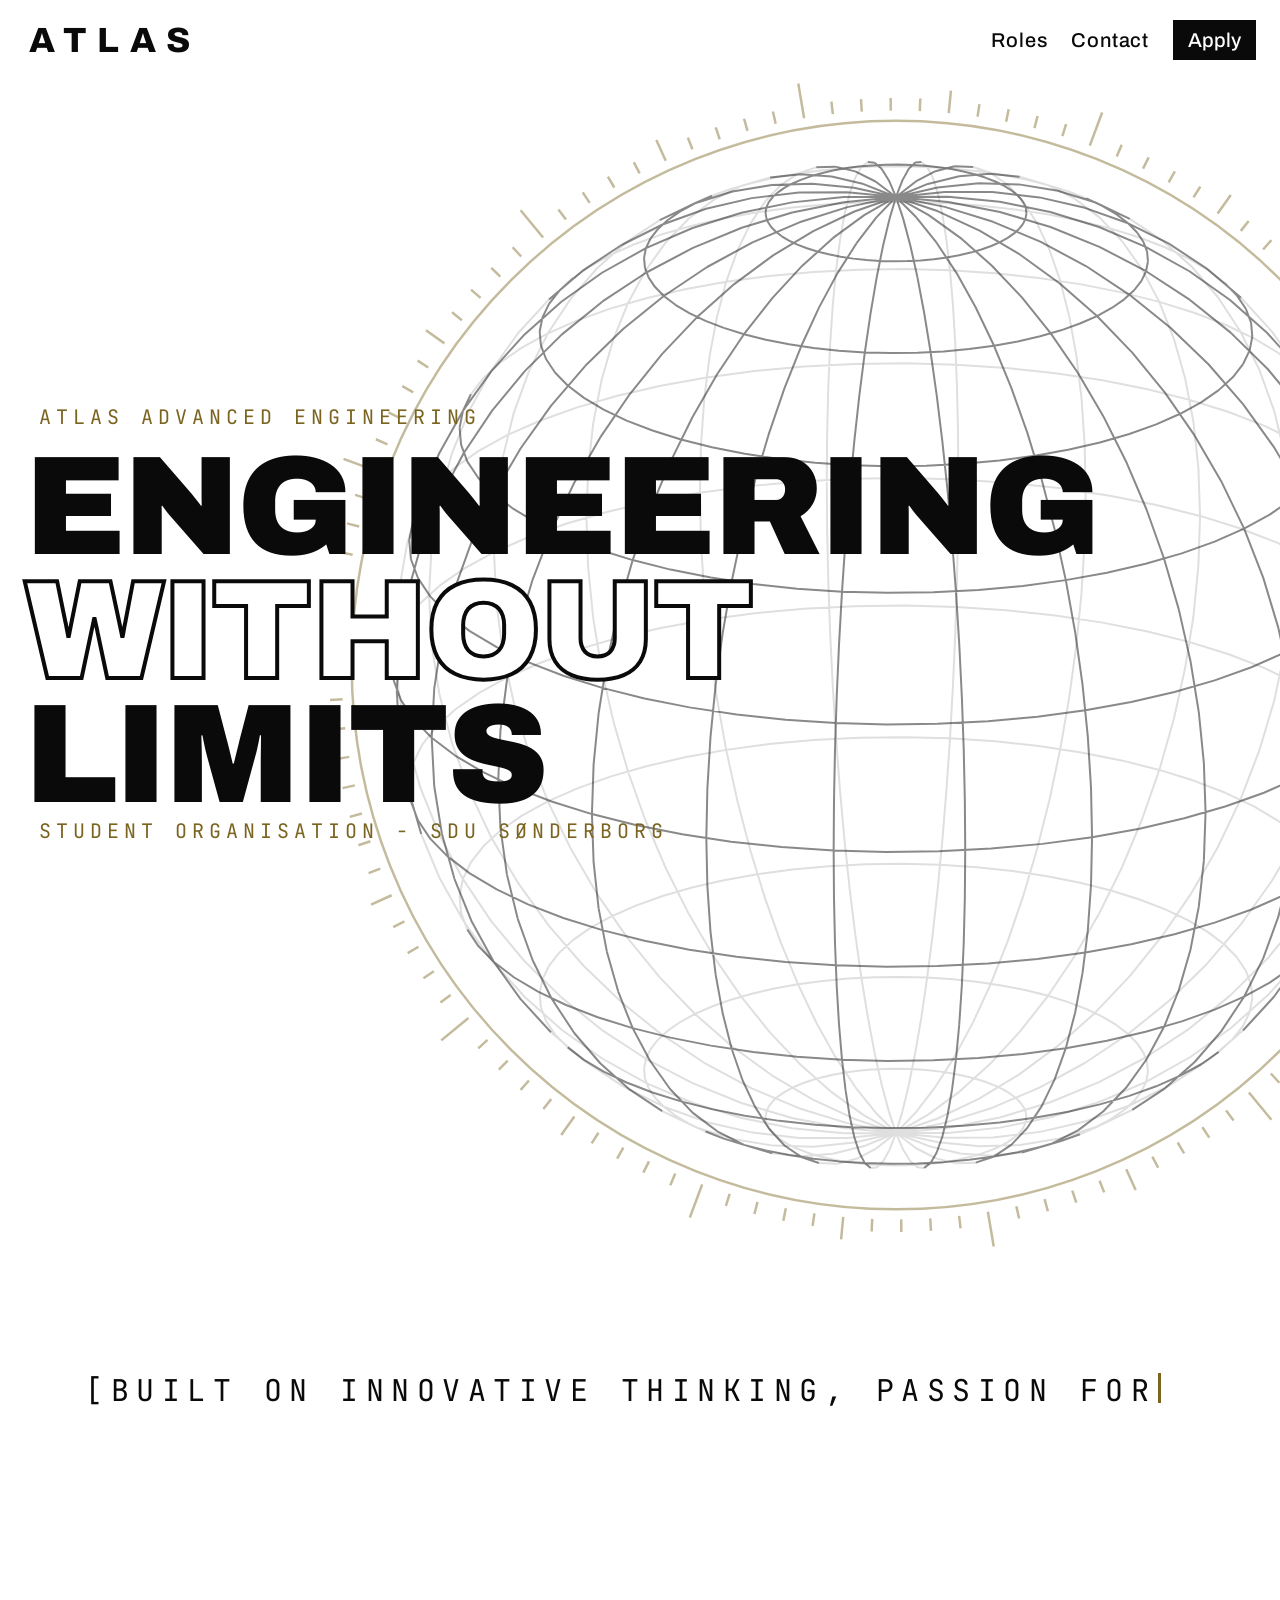
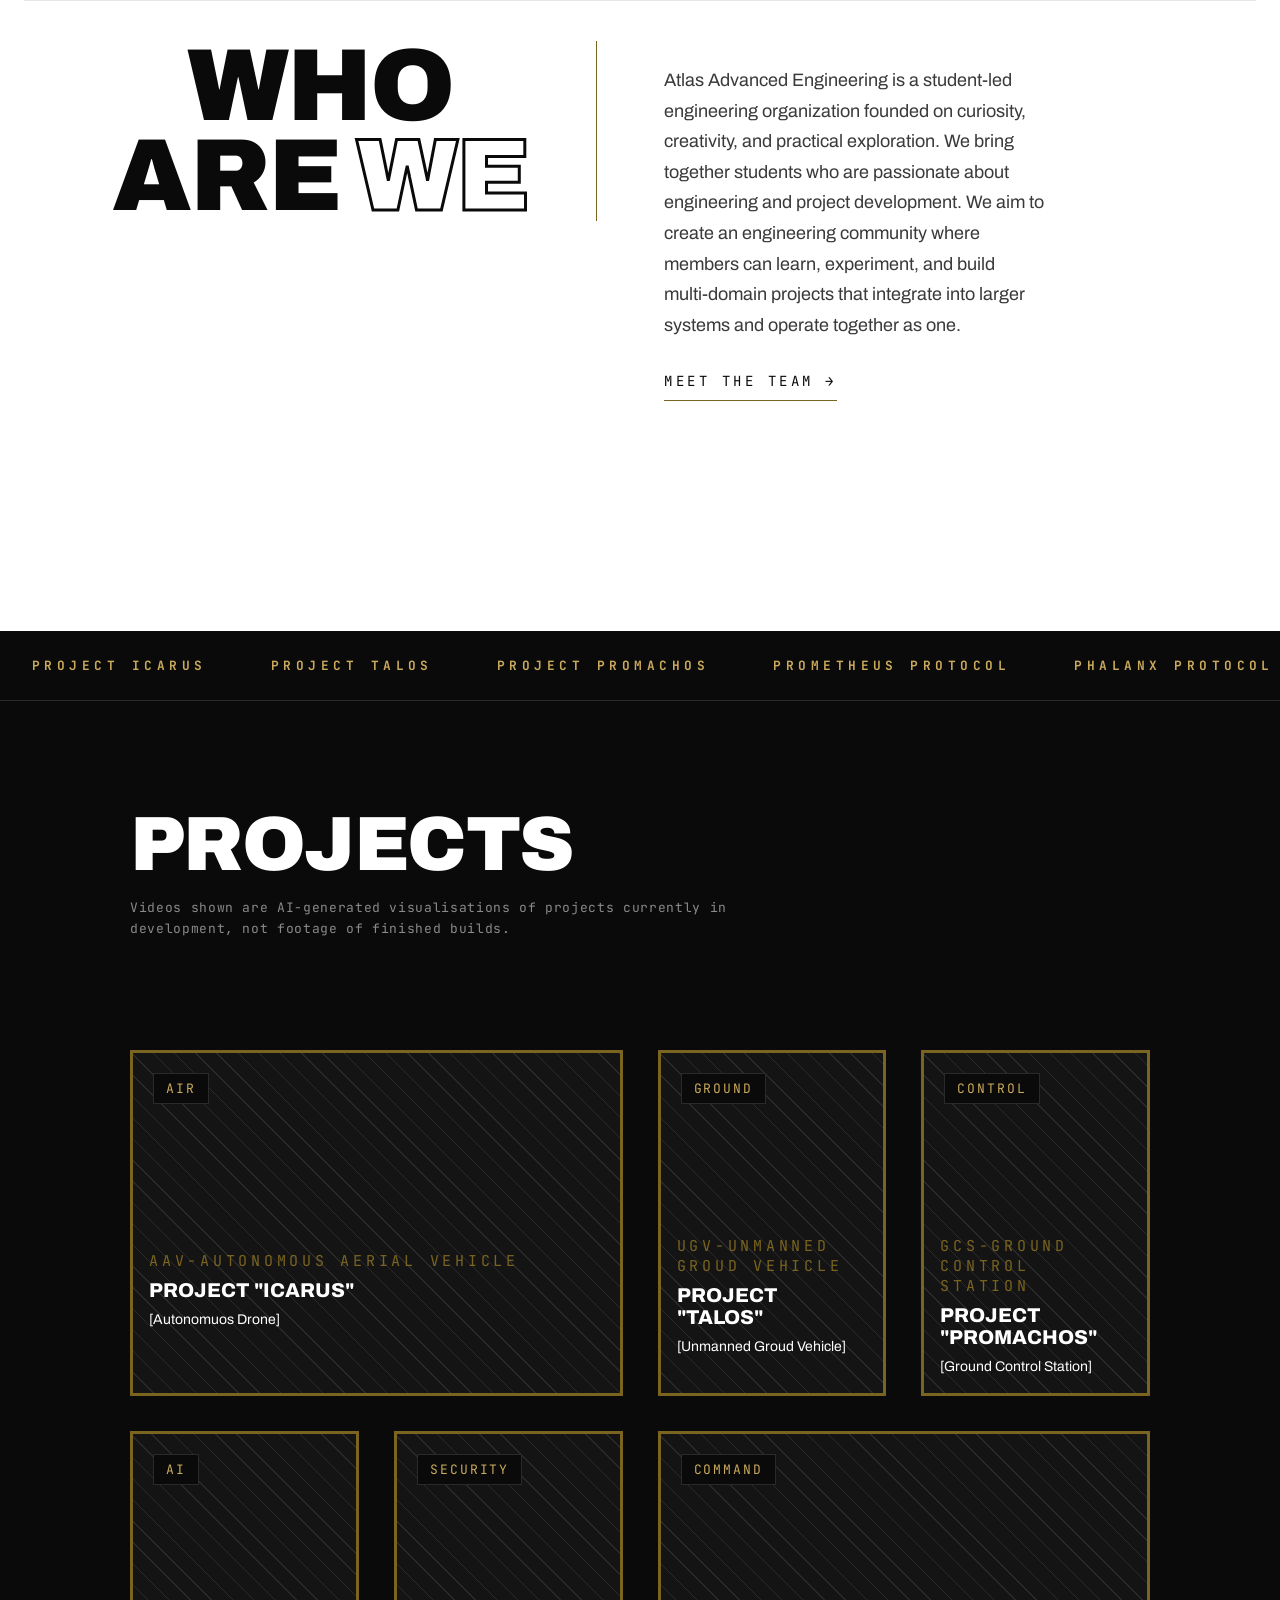
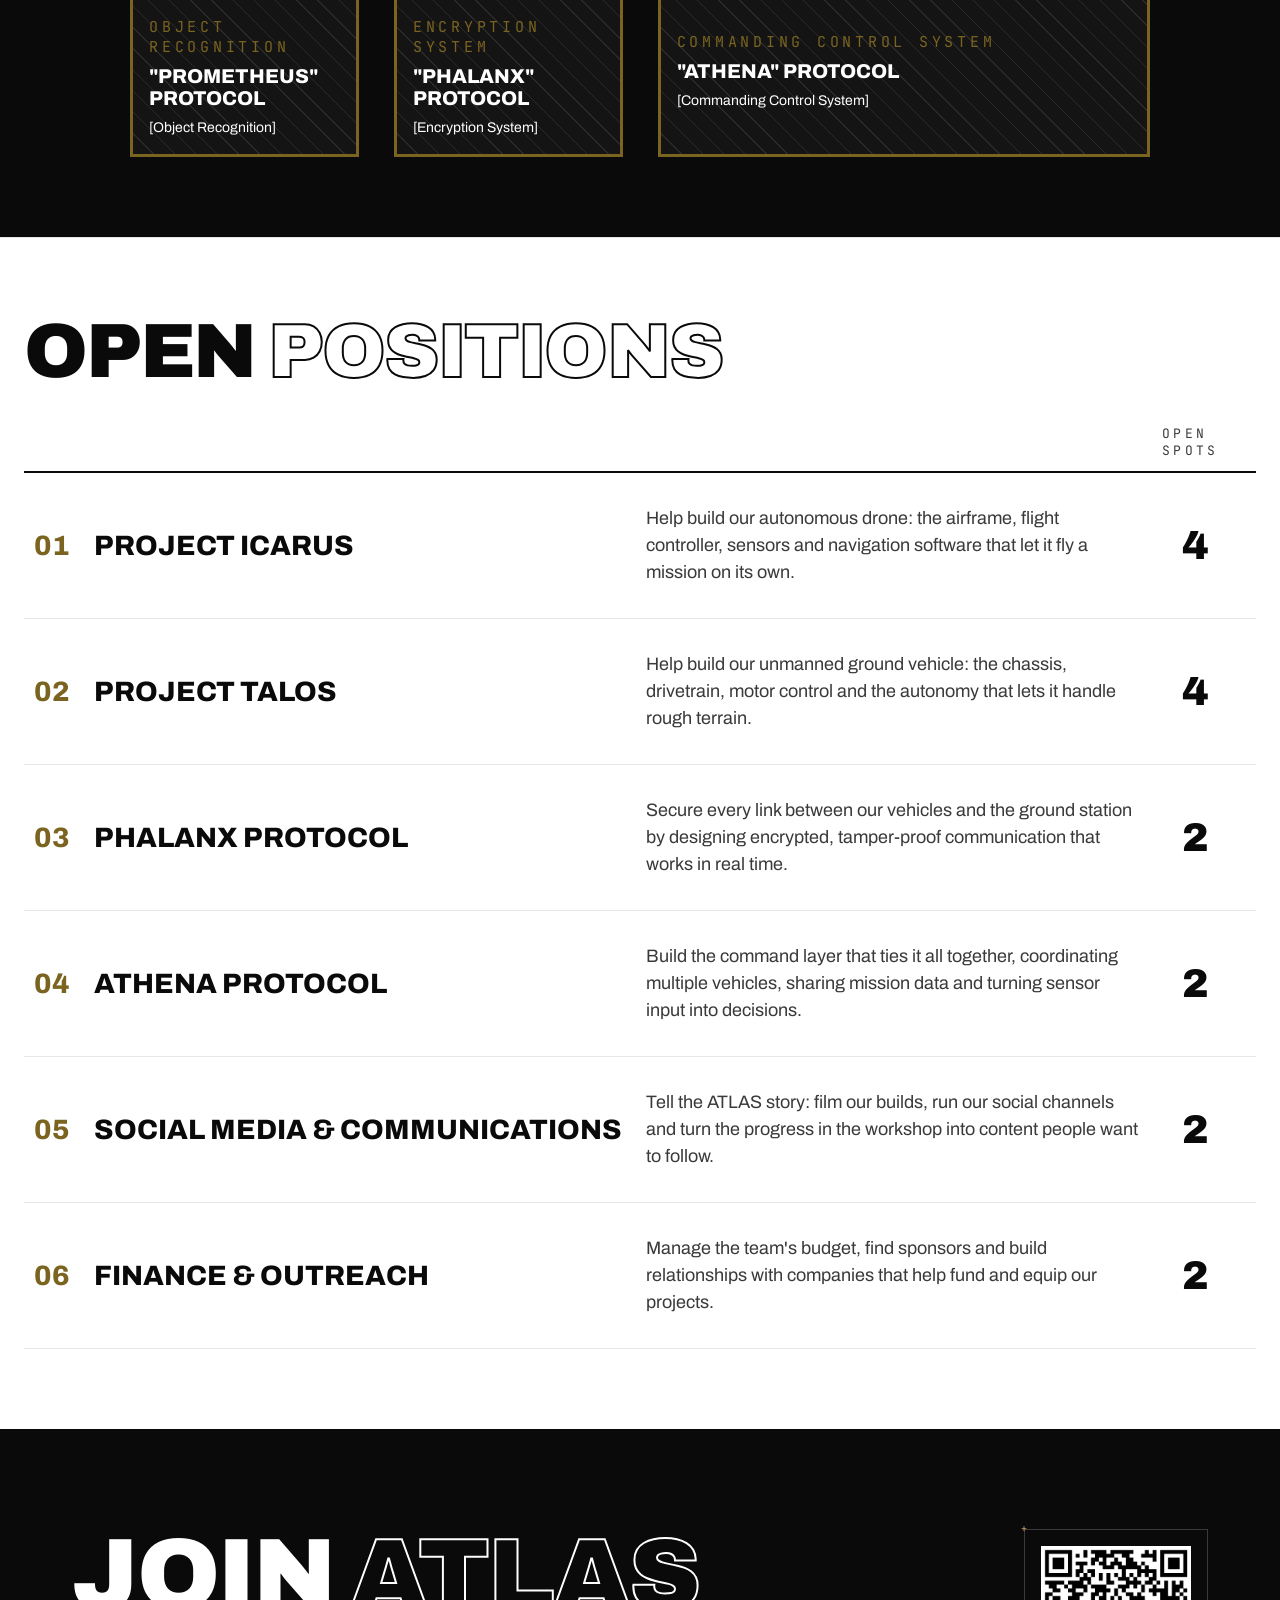
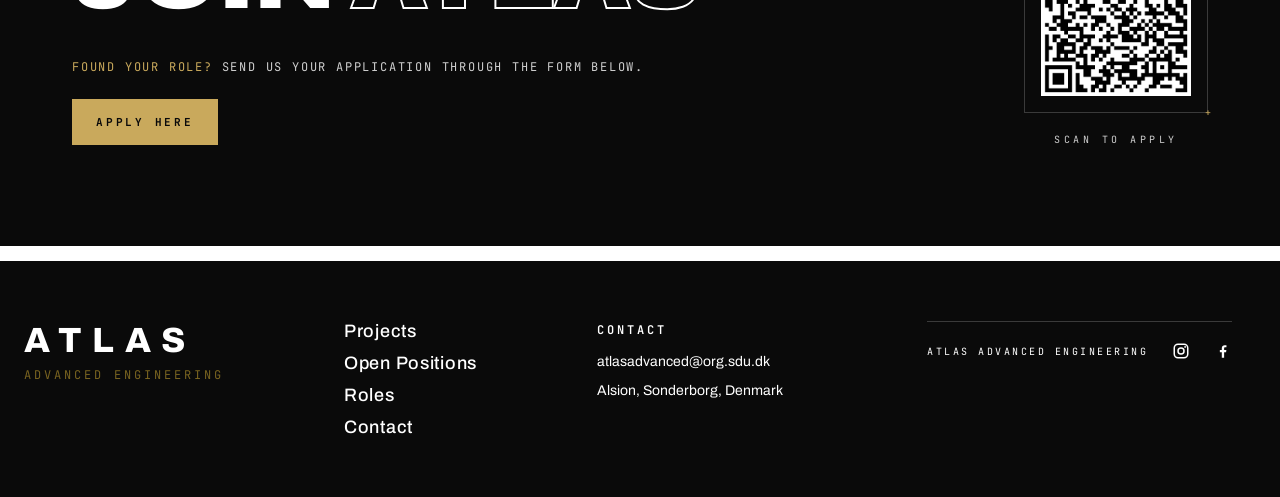
==== index.html @ 459263b5 "index fix" ====
<!doctype html>
<html lang="en">
    <head>
        <meta charset="utf-8">
        <meta name="viewport" content="width=device-width, initial-scale=1">
        <title>Atlas</title>
        <meta name="description" content="ATLAS is a student-run engineering organisation at SDU Sønderborg">
        <link rel="icon" href="db/assets/atlas-seal-100px.png">
        <link rel="preconnect" href="https://fonts.googleapis.com">
        <link rel="preconnect" href="https://fonts.gstatic.com" crossorigin>
        <link rel="stylesheet" href="https://fonts.googleapis.com/css2?family=Archivo:wght@400;500;600;800;900&family=JetBrains+Mono:wght@400&display=swap">
        <link rel="stylesheet" href="style/header.css">
        <link rel="stylesheet" href="style/index.css">
        <link rel="stylesheet" href="style/footer.css">
    </head>
    <body>

        <div id="header_div"></div>
        <section class="hero">
            <canvas id="globe" aria-hidden="true"></canvas>
            <div class="hero-content">
                <div class="hero-title">
                    <p class="hero-eyebrow">Atlas Advanced Engineering</p>
                    <h1>Engineering<br><span class="hero-outline">without</span><br>limits</h1>
                    <p class="hero-eyebrow">Student organisation - SDU Sønderborg</p>
                </div>
                
            </div>
        </section>
        <section class="mission">
            <p class="mission_text">[Built on innovative thinking, passion for learning and hands‑on engineering.]</p>
        </section>

        <section class="who_are_we" id="about">
            <div class="who-heading">
                <h2 class="who_text">Who<br>are <span class="who-outline">we</span></h2>
            </div>
            <div class="who-body">
                <p class="who-lede">Atlas Advanced Engineering is a student‑led engineering organization founded on curiosity, creativity, and practical exploration. We bring together students who are passionate about engineering and project development. We aim to create an engineering community where members can learn, experiment, and build multi‑domain projects that integrate into larger systems and operate together as one.</p>
                <a class="who-link" href="roles.html">Meet the team →</a>
            </div>
        </section>
        <!-- <section class="photo-section">

            <figure class="photo-frame">
                <div class="photo-placeholder">[Team or workshop photo]</div>
            </figure>
        </section> -->

        <div class="ticker" aria-label="Our projects">
            <div class="ticker-track"></div>
        </div>
        <section class="project" id="projects">
            <h2 class="project_text">projects</h2>
            <p class="project-disclaimer">Videos shown are AI-generated visualisations of projects currently in development, not footage of finished builds.</p>
            <div class="our_projects"></div>
        </section>

        

        <section class="roles" id="positions">
            <h2 class="roles_text">Open <span class="roles-outline">Positions</span></h2>
            <div class="roles-table-wrap">
                <table class="roles-table">
                    <thead>
                        <tr>
                            <th></th>
                            <th></th>
                            <th></th>
                            <th>Open spots</th>
                        </tr>
                    </thead>
                    <tbody id="roles_list"></tbody>
                </table>
            </div>
        </section>

        <section class="join">
            <div class="join-content">
                <h2 class="join_text">Join <span class="join-outline">Atlas</span></h2>

                <p class="join-fee"><strong>Found your role?</strong> Send us your application through the form below.</p>
                <a class="join-button" href="https://forms.cloud.microsoft/pages/responsepage.aspx?id=fcKXmj64lEazU1S9vxirW7NsDSIFB0tLjY_CXKJRdo1UMEs1MFVYTVBXTllMRTc4UFY4OUNVMVFKMC4u&origin=lprLink&route=shorturl" target="_blank" rel="noopener noreferrer">Apply here </a>
            </div>
            <figure class="join-qr-wrap">
                <div class="join-qr-frame">
                    <img class="join-qr" src="db/assets/qr.jpeg" alt="QR code for the Atlas application form">
                </div>
                <figcaption class="join-qr-caption">Scan to apply</figcaption>
            </figure>
        </section>
        <div id="footer_div"></div>
        <script src="js/main.js"></script>
        <script src="js/globe.js"></script>
    </body>
</html>
---- style/header.css ----
#header_div {
    position: sticky;
    top: 0;
    z-index: 100;
}
.header{
    background: rgba(255, 255, 255, 0.85);
    backdrop-filter: blur(8px);
    -webkit-backdrop-filter: blur(8px);
    padding: 20px 24px;
    display: flex;
    justify-content: space-between;
    align-items: center;
    gap: 20px;
}
.header_text{
    margin: 0;
    text-transform: uppercase;
    font-family: Archivo, sans-serif;
    font-size: 35px;
    font-weight: 800;
    letter-spacing: 0.3em;
    color: #0A0A0A;
    margin-left: 5px;
    text-decoration: none;
}
.header_text:hover{
    color: #7A6420;
}
.header_button{
    text-decoration: none;
    text-transform: capitalize;
    font-family: Archivo, sans-serif;
    font-size: 20px;
    font-weight: 500;
    letter-spacing: 0.04em;
    color: #0A0A0A;
}
.header_button_div{
    display: flex;
    align-items: center;
    gap: 24px;
}
.Header_apply_button{
    text-decoration: none;
    font-family: Archivo, sans-serif;
    font-size: 20px;
    font-weight: 500;
    color: #FFFFFF;
    
    border: 1px solid #0A0A0A;
    padding: 8px 14px;
    background: #0A0A0A;
}
.header_button:hover{
    color: #7A6420;
}
.Header_apply_button:hover{
    color: #FFFFFF;
    border: 2px solid #7A6420;
    background : #7A6420;
}

@media (max-width: 600px) {
    .header {
        padding: 14px 16px;
        gap: 12px;
    }
    .header_text {
        font-size: 22px;
        letter-spacing: 0.2em;
        margin-left: 0;
    }
    .header_button_div {
        gap: 14px;
    }
    .header_button,
    .Header_apply_button {
        font-size: 16px;
    }
    .Header_apply_button {
        padding: 6px 10px;
    }
}
---- style/index.css ----
html {
    scroll-behavior: smooth;
}
body {
    margin: 0;
    background: #FFFFFF;
}

#header_div {
    position: fixed;
    top: 0;
    left: 0;
    right: 0;
    z-index: 10;
}

.hero {
    position: relative;
    min-height: 100vh;
    
    display: flex;
}

.hero canvas {
    position: absolute;
    top: 0;
    left: 0;
    width: 100%;
    height: 160%;
    z-index: -1;
    pointer-events: none;
}

.hero-content {
    position: relative;
    flex: 1;
    display: flex;
    justify-content: space-between;
    align-items: flex-end;
    gap: 32px;
    padding: 120px 24px 120px;
    color: #0A0A0A;
}

.hero-eyebrow {
    margin: 0 0 16px;
    font-family: 'JetBrains Mono', monospace;
    font-size: 20px;
    letter-spacing: 0.25em;
    text-transform: uppercase;
    color: #7A6420;
    margin-left: 15px;
}

.hero h1 {
    margin: 0;
    font-family: Archivo, sans-serif;
    font-weight: 900;
    font-size: clamp(56px, 11vw, 180px);
    line-height: 0.88;
    letter-spacing: -0.02em;
    text-transform: uppercase;
}

.hero-outline {
    color: #FFFFFF;
    -webkit-text-stroke: 4px #0A0A0A;
}

.hero-side {
    max-width: 180px;
    padding-bottom: 6px;
}

.hero-side p {
    margin: 0 0 16px;
    font-family: Archivo, sans-serif;
    font-size: 12px;
    line-height: 1.5;
    color: #3A3A3A;
}

.hero-cta {
    display: inline-block;
    padding: 10px 18px;
    background: #0A0A0A;
    color: #FFFFFF;
    font-family: Archivo, sans-serif;
    font-size: 10px;
    font-weight: 800;
    letter-spacing: 0.04em;
    text-transform: uppercase;
    text-decoration: none;
}

.hero-cta:hover {
    background: #7A6420;
}

@media (max-width: 700px) {
    .hero {
        min-height: auto;
    }
    .hero-content {
        flex-direction: column;
        align-items: flex-start;
        justify-content: flex-end;
        padding: calc(104px + 95vw) 16px 48px;
    }
    .hero h1 {
        font-size: 10vw;
    }
    .hero-outline {
        -webkit-text-stroke: 2px #0A0A0A;
    }
    .hero-eyebrow {
        font-size: 14px;
        margin-left: 0;
    }
}
.mission{
    height: 500px;
    
    display: flex;
    align-items: flex-end;
    justify-content: flex-end;  
    text-align: right;          
    padding: 0 24px; 
}
.mission_text{
    
    font-family: 'JetBrains Mono', monospace;
    font-size: 30px;
    letter-spacing: 0.25em;
    text-transform: uppercase;
    color: #0A0A0A;
    margin-right: 100px;
}
@media (max-width: 700px) {
    .mission {
        height: 300px;
        padding: 0 16px;
    }
    .mission_text {
        font-size: 20px;
        letter-spacing: 0.15em;
        margin-right: 0;
    }
}
.who_are_we{
    display: grid;
    grid-template-columns: 1fr 1fr;
    gap: 48px;
    margin: 120px 24px 0;
    padding: 40px 0 80px;
    border-top: 1px solid #E6E6E6;
    
    
}
.who-eyebrow{
    margin: 0 0 16px;
    font-family: 'JetBrains Mono', monospace;
    font-size: 14px;
    letter-spacing: 0.25em;
    text-transform: uppercase;
    color: #7A6420;
}
.who_text{
    margin: 0;
    font-family: Archivo, sans-serif;
    font-weight: 900;
    font-size: clamp(48px, 8vw, 120px);
    line-height: 0.88;
    letter-spacing: -0.02em;
    text-transform: uppercase;
    color: #0A0A0A;
}
.who-outline{
    color: transparent;
    -webkit-text-stroke: 3px #0A0A0A;
    
}
.who-body{
    padding-top: 24px;
   margin-right: 200px;
}
.who-lede{
    margin: 0 0 32px;
    font-family: Archivo, sans-serif;
    font-size: 18px;
    line-height: 1.7;
    color: #3A3A3A;
}
.who-link{
    display: inline-block;
    padding-bottom: 10px;
    border-bottom: 1px solid #7A6420;
    font-family: 'JetBrains Mono', monospace;
    font-size: 14px;
    letter-spacing: 0.25em;
    text-transform: uppercase;
    color: #0A0A0A;
    text-decoration: none;
}
.who-heading{
    container-type: inline-size;
    text-align: center;
}
.who-heading .who_text{
    display: inline-block;
    position: relative;
}
/* vertical line halfway between the heading text and the body text:
   (empty space right of the heading + 48px grid gap) / 2 */
.who-heading .who_text::after{
    content: "";
    position: absolute;
    top: 0;
    bottom: 0;
    left: calc(100% + (100cqw - 100%) / 4 + 24px);
    width: 1px;
    background: #7A6420;
}
.who-link:hover{
    color: #7A6420;
}
@media (max-width: 800px){
    .who_are_we{
        grid-template-columns: 1fr;
        gap: 24px;
        margin: 80px 16px 0;
        padding: 32px 0 56px;
    }
    .who-heading .who_text::after{
        display: none;
    }
    .who-body{
        padding-top: 0;
        margin-right: 0;
    }
    .who-lede{
        font-size: 16px;
    }
}

.photo-section{
    padding: clamp(24px, 3vw, 48px) 24px 0;
}
.photo-frame{
    position: relative;
    max-width: 1440px;
    margin: 0 auto;
    padding: clamp(8px, 1vw, 14px);
    border: 1px solid #CFCFCF;
}
.photo-frame::before,
.photo-frame::after{
    content: "+";
    position: absolute;
    font-family: 'JetBrains Mono', monospace;
    font-size: 12px;
    line-height: 1;
    color: #7A6420;
}
.photo-frame::before{
    top: -6px;
    left: -4px;
}
.photo-frame::after{
    bottom: -6px;
    right: -4px;
}
.photo-frame img,
.photo-placeholder{
    display: block;
    width: 100%;
    aspect-ratio: 21 / 9;
    object-fit: cover;
}
.photo-placeholder{
    display: flex;
    align-items: center;
    justify-content: center;
    background-color: #F3F2F0;
    background-image: repeating-linear-gradient(
        45deg,
        transparent 0 14px,
        #E6E5E2 14px 15px
    );
    font-family: 'JetBrains Mono', monospace;
    font-size: clamp(10px, 1vw, 13px);
    letter-spacing: 0.3em;
    text-transform: uppercase;
    color: #7A7A7A;
}
@media (max-width: 700px){
    .photo-section{
        padding-inline: 16px;
    }
    .photo-frame img,
    .photo-placeholder{
        aspect-ratio: 4 / 3;
    }
}

.ticker{
    margin-top: 150px;
    overflow: hidden;
    background-color: #0A0A0A;
    border-bottom: 1px solid #2A2A2A;
}
.ticker + .project{
    margin-top: 0;
}
.ticker-track{
    display: flex;
    width: max-content;
}
.ticker-item{
    padding: clamp(18px, 2vw, 26px) clamp(20px, 2.5vw, 40px);
    font-family: 'JetBrains Mono', monospace;
    font-size: clamp(11px, 1vw, 15px);
    font-weight: 700;
    letter-spacing: 0.35em;
    text-transform: uppercase;
    white-space: nowrap;
    color: #C9A95C;
}
@media (max-width: 900px){
    .ticker{
        margin-top: 80px;
    }
}

.project{
    min-height: 700px;
    border-bottom: 1px solid #E6E6E6;
    padding: 70px 120px;
    margin-top: 150px;
    background-color: #0A0A0A;
    overflow-x: clip;
}

.project-tag_up {
    position: absolute;
    top: 20px;
    left: 20px;
    margin: 0;
    padding: 6px 12px;
    background: #0A0A0A;
    border: 1px solid #2A2A2A;
    font-family: 'JetBrains Mono', monospace;
    font-size: 13px;
    letter-spacing: 0.15em;
    text-transform: uppercase;
    color: #C9A95C;
}
.project_text{
    margin: 0;
    font-family: Archivo, sans-serif;
    font-weight: 900;
    font-size: clamp(36px, 6vw, 80px);
    line-height: 0.88;
    letter-spacing: -0.02em;
    text-transform: uppercase;
    color: #FFFFFF;
    margin-left: 10px;
    margin-top: 40px;
}
.project_text .letter{
    display: inline-block;
    opacity: 0;
    transform: translateY(0.6em);
    transition: opacity 0.6s ease, transform 0.6s cubic-bezier(0.22, 1, 0.36, 1);
    transition-delay: calc(var(--i) * 0.06s);
}
.project_text.is-visible .letter{
    opacity: 1;
    transform: none;
}
@media (prefers-reduced-motion: reduce){
    .project_text .letter{
        opacity: 1;
        transform: none;
        transition: none;
    }
}
.project-disclaimer{
    margin: 20px 0 0 10px;
    max-width: 640px;
    font-family: 'JetBrains Mono', monospace;
    font-size: 13px;
    line-height: 1.6;
    letter-spacing: 0.05em;
    color: #8A8A8A;
}
.our_projects{
    display: grid;
    grid-template-columns: repeat(4, 1fr);
    gap: 35px;
    margin-top: 100px;
    padding: 10px;
}

.project-card{
    position: relative;
    border: 3px solid #7A6420;
    background-color: #141414;
    background-image: repeating-linear-gradient(
        45deg,
        transparent 0 14px,
        #2A2A2A 14px 15px
    );
    transition: transform 0.25s ease, box-shadow 0.25s ease;
}
.project-card-big{
    grid-column: span 2;
}
.project-card.reveal-left{
    opacity: 0;
    transform: translateX(-120px);
    transition: opacity 1.4s ease, transform 1.4s cubic-bezier(0.22, 1, 0.36, 1);
}
.project-card.reveal-left.is-visible{
    opacity: 1;
    transform: none;
}
@media (prefers-reduced-motion: reduce){
    .project-card.reveal-left{
        opacity: 1;
        transform: none;
        transition: none;
    }
}
.project-card-big .project-photo{
    
    aspect-ratio: 8 / 3;
}

@media (max-width: 900px){
    .project{
        padding: 60px 24px;
        margin-top: 80px;
    }
    .our_projects{
        grid-template-columns: repeat(2, 1fr);
        gap: 24px;
        margin-top: 48px;
        padding: 0;
    }
}
@media (max-width: 560px){
    .project{
        padding: 48px 16px;
    }
    .our_projects{
        grid-template-columns: 1fr;
    }
    .project-card-big{
        grid-column: auto;
    }
    .project-card-big .project-photo{
        aspect-ratio: 4 / 3;
    }
}

.project-photo{
    display: block;
    width: 100%;
    aspect-ratio: 4 / 3;
    object-fit: cover;
    background: transparent;
    box-sizing: border-box;
    
    padding: 10px;

}
.project-tag{
    margin: 16px 16px 8px;
    font-family: 'JetBrains Mono', monospace;
    font-size: 15px;
    letter-spacing: 0.25em;
    text-transform: uppercase;
    color: #7A6420;
}
.project-title{
    margin: 0 16px 8px;
    font-family: Archivo, sans-serif;
    font-size: 20px;
    font-weight: 800;
    text-transform: uppercase;
    color: #FFFFFF;
}
.project-title:hover{
    color: #7A6420;
}
.project-description{
    margin: 0 16px 16px;
    font-family: Archivo, sans-serif;
    font-size: 14px;
    line-height: 1.5;
    color: #FFFFFF;
}

.roles {
    padding: 80px 24px;
    min-height: 800px;
}
.roles_text {
    margin: 0 0 40px;
    font-family: Archivo, sans-serif;
    font-weight: 900;
    font-size: clamp(36px, 6vw, 80px);
    line-height: 0.88;
    letter-spacing: -0.02em;
    text-transform: uppercase;
    color: #0A0A0A;
}
.roles-outline {
    color: transparent;
    -webkit-text-stroke: 2px #0A0A0A;
}
.roles-table-wrap {
    overflow-x: auto;
}
.roles-table {
    width: 100%;
    min-width: 640px;
    border-collapse: collapse;
    font-family: Archivo, sans-serif;
    color: #0A0A0A;
    height: 80px;
}

.roles-table td {
    padding: 32px 24px 32px 0;
    border-bottom: 1px solid #E6E6E6;
    vertical-align: middle;
}
.roles-table tbody tr:hover {
    background-color: #0A0A0A;
    color: #FFFFFF;
}
.roles-table tbody tr:hover .role-description {
    color: #FFFFFF;
}
.roles-table td.role-position{
    font-size: 28px;
    font-weight: 800;
    color: #7A6420;
    padding-left: 10px;
}
.role-name {
    font-size: 28px;
    font-weight: 800;
    text-transform: uppercase;
    white-space: nowrap;
}
.role-description {
    font-size: 18px;
    line-height: 1.5;
    color: #3A3A3A;
}
.roles-table td.role-number {
    font-size: 40px;
    font-weight: 900;
    padding-left: 20px;
}
.roles-table th {
    padding: 0 16px 12px 0;
    border-bottom: 2px solid #0A0A0A;
    text-align: left;
    font-family: 'JetBrains Mono', monospace;
    font-size: 13px;
    font-weight: 400;
    letter-spacing: 0.25em;
    text-transform: uppercase;
    color: #3A3A3A;
}
@media (max-width: 800px) {
    .roles-table {
        min-width: 0;
    }
    .roles-table thead tr {
        display: flex;
        justify-content: flex-end;
        border-bottom: 2px solid #0A0A0A;
    }
    .roles-table th {
        border-bottom: none;
        padding-right: 10px;
    }
    .roles-table th:empty {
        display: none;
    }
    .roles-table tbody tr {
        display: grid;
        grid-template-columns: auto 1fr auto;
        grid-template-areas:
            "pos  name num"
            "desc desc desc";
        align-items: center;
        column-gap: 16px;
        padding: 24px 10px;
        border-bottom: 1px solid #E6E6E6;
    }
    .roles-table td {
        padding: 0;
        border-bottom: none;
    }
    .roles-table td.role-position {
        grid-area: pos;
        padding-left: 0;
        font-size: 22px;
    }
    .role-name {
        grid-area: name;
        font-size: 22px;
        white-space: normal;
    }
    .roles-table td.role-number {
        grid-area: num;
        padding-left: 0;
        font-size: 32px;
    }
    .role-description {
        grid-area: desc;
        margin-top: 12px;
        font-size: 16px;
    }
}

.join{
    background-color: #0A0A0A;
    display: flex;
    align-items: center;
    justify-content: space-between;
    flex-wrap: wrap;
    gap: 48px;
    padding: 100px 72px;
}
.join-content {
    max-width: 760px;
}
.join_text{
    margin: 0 0 40px;
    font-family: Archivo, sans-serif;
    font-weight: 900;
    font-size: clamp(56px, 11vw, 100px);
    line-height: 0.88;
    letter-spacing: -0.02em;
    text-transform: uppercase;
    color: #FFFFFF;
}
.join-outline {
    color: transparent;
    -webkit-text-stroke: 2px #FFFFFF;
}

.join-fee {
    margin: 0 0 24px;
    font-family: 'JetBrains Mono', monospace;
    font-size: 12px;
    letter-spacing: 0.15em;
    text-transform: uppercase;
    color: #CFCFCF;
}
.join-fee strong {
    font-weight: 400;
    color: #C9A95C;
}
.join-button {
    display: inline-block;
    padding: 16px 24px;
    background: #C9A95C;
    color: #0A0A0A;
    font-family: 'JetBrains Mono', monospace;
    font-size: 11px;
    letter-spacing: 0.25em;
    text-transform: uppercase;
    text-decoration: none;
    transition: background-color 0.2s;
    font-weight: bold;
}
.join-button:hover {
    background: #FFFFFF;
}
.join-qr-wrap {
    margin: 0;
    display: flex;
    flex-direction: column;
    align-items: center;
    gap: 20px;
}
.join-qr-frame {
    position: relative;
    padding: 16px;
    border: 1px solid #3A3A3A;
}
.join-qr-frame::before,
.join-qr-frame::after {
    content: "+";
    position: absolute;
    font-family: 'JetBrains Mono', monospace;
    font-size: 10px;
    line-height: 1;
    color: #C9A95C;
}
.join-qr-frame::before {
    top: -6px;
    left: -4px;
}
.join-qr-frame::after {
    bottom: -6px;
    right: -4px;
}
.join-qr{
    width: clamp(120px, 12vw, 150px);
    height: auto;
    display: block;
    background: #FFFFFF;
}
.join-qr-caption {
    font-family: 'JetBrains Mono', monospace;
    font-size: 10px;
    letter-spacing: 0.35em;
    text-transform: uppercase;
    color: #CFCFCF;
}
@media (max-width: 700px) {
    .join {
        padding: 72px 24px;
    }
}

.mission_text .untyped {
    visibility: hidden;
}
.mission_text .cursor {
    position: relative;
}
.mission_text .cursor::after {
    content: "";
    position: absolute;
    left: 2px;
    top: 0.1em;
    width: 3px;
    height: 1em;
    background: #7A6420;
    animation: cursor-blink 1s steps(1) infinite;
}
@keyframes cursor-blink {
    50% { opacity: 0; }
}
.visually-hidden {
    position: absolute;
    width: 1px;
    height: 1px;
    overflow: hidden;
    clip: rect(0 0 0 0);
    white-space: nowrap;
}
---- style/footer.css ----
.down_introduction {
    display: flex;
    justify-content: space-between;
    align-items: flex-start;
    flex-wrap: wrap;
    gap: 40px;
    padding: 60px 24px;
    background: #0A0A0A;
    border-top: 15px solid #FFFFFF;
    color: #FFFFFF;
    font-family: Archivo, sans-serif;
}

.footer-logo {
    display: flex;
    align-items: center;
    gap: 20px;
}
.footer-logo img {
    display: block;
    width: 120px;
    height: 120px;
}
.brand-text {
    display: block;
    color: inherit;
    text-decoration: none;
}
.brand-text:hover .brand-name {
    color: #7A6420;
}
.brand-name {
    margin: 0;
    font-size: 35px;
    font-weight: 800;
    letter-spacing: 0.3em;
}
.brand-sub {
    margin: 8px 0 0;
    font-family: 'JetBrains Mono', monospace;
    font-size: 12px;
    letter-spacing: 0.25em;
    text-transform: uppercase;
    color: #7A6420;
}

.nav-links {
    display: flex;
    flex-direction: column;
    gap: 12px;
}
.button1 {
    font-size: 18px;
    font-weight: 500;
    letter-spacing: 0.04em;
    text-transform: capitalize;
    text-decoration: none;
    color: #FFFFFF;
}
.button1:hover {
    color: #7A6420;
}

.footer-contact p,
.footer-contact a {
    margin: 0 0 8px;
    display: block;
    font-size: 14px;
    line-height: 1.5;
    color: #FFFFFF;
    text-decoration: none;
}
.footer-contact .footer-contact-title {
    margin-bottom: 12px;
    font-family: 'JetBrains Mono', monospace;
    font-size: 12px;
    font-weight: 600;
    letter-spacing: 0.25em;
    color: #FFFFFF;
}
.footer-contact a:hover {
    color: #7A6420;
}

.line {
    padding: 0 24px 24px;
    background: #0A0A0A;
}
.line hr {
    margin: 0 0 20px;
    border: 0;
    border-top: 1px solid #3A3A3A;
}
.copyright-row {
    display: flex;
    align-items: center;
    flex-wrap: wrap;
    gap: 24px;
}
.copyright {
    margin: 0;
    font-family: 'JetBrains Mono', monospace;
    font-size: 10px;
    letter-spacing: 0.25em;
    text-transform: uppercase;
    color: #FFFFFF;
    text-decoration: none;
}
.copyright-row p.copyright {
    margin-right: auto;
}
a.copyright:hover {
    color: #7A6420;
}
a.copyright {
    display: inline-flex;
    align-items: center;
    gap: 8px;
}
.social-icon {
    width: 18px;
    height: 18px;
    flex-shrink: 0;
}

@media (max-width: 600px) {
    .copyright-row {
        gap: 16px 24px;
    }
    .copyright-row p.copyright {
        flex-basis: 100%;
        margin-right: 0;
    }
}
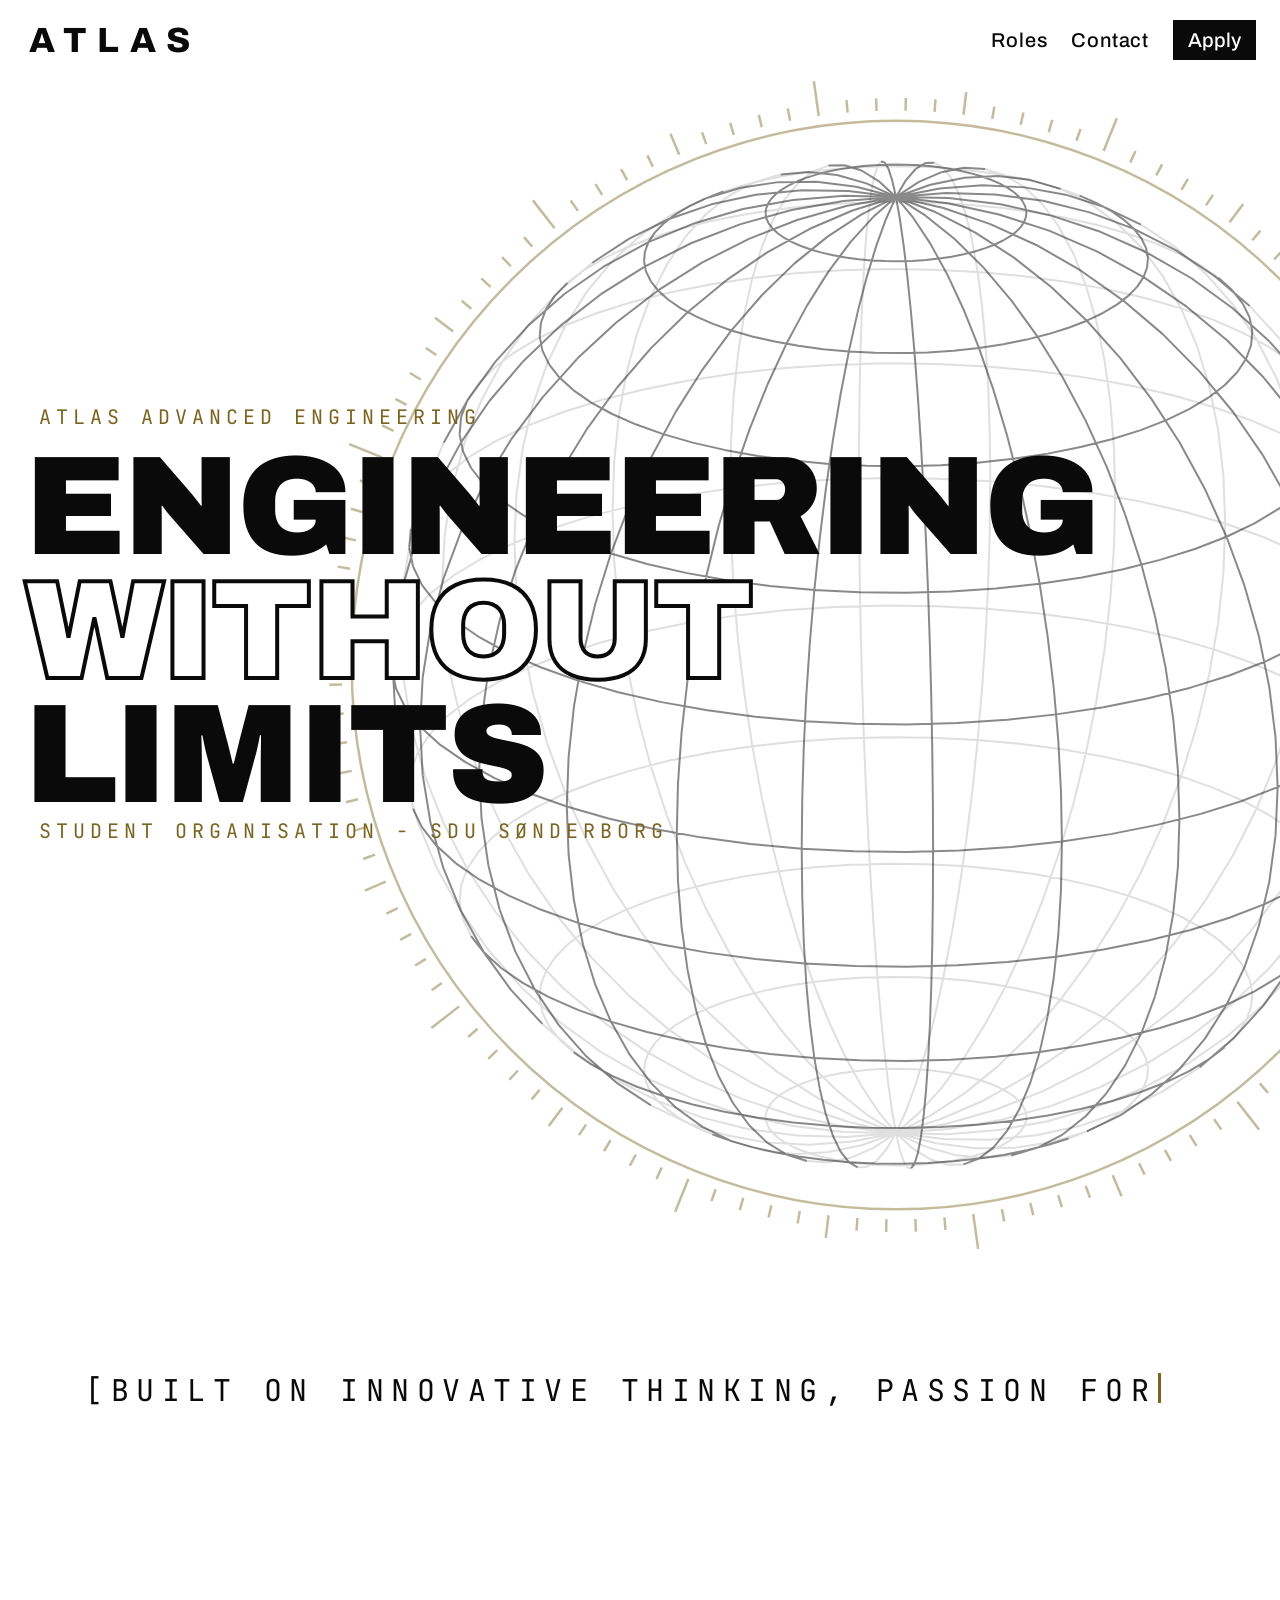
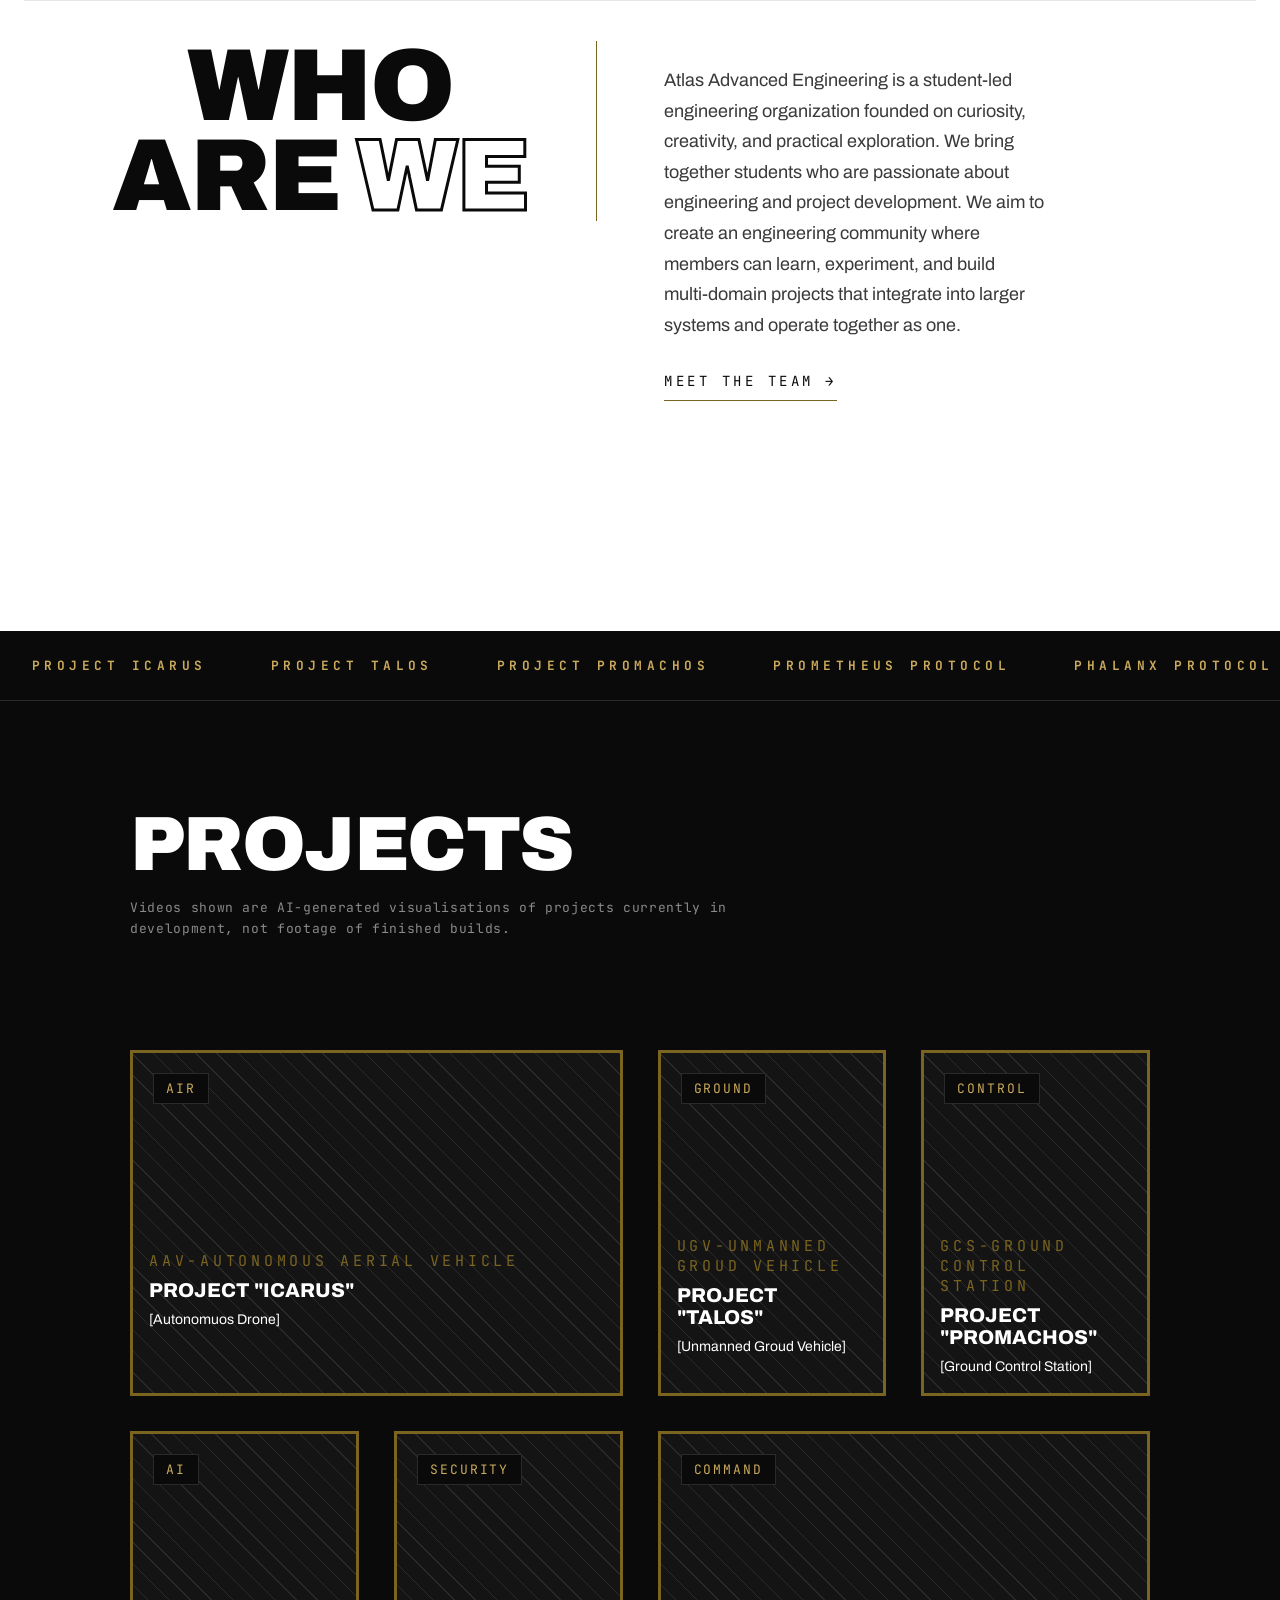
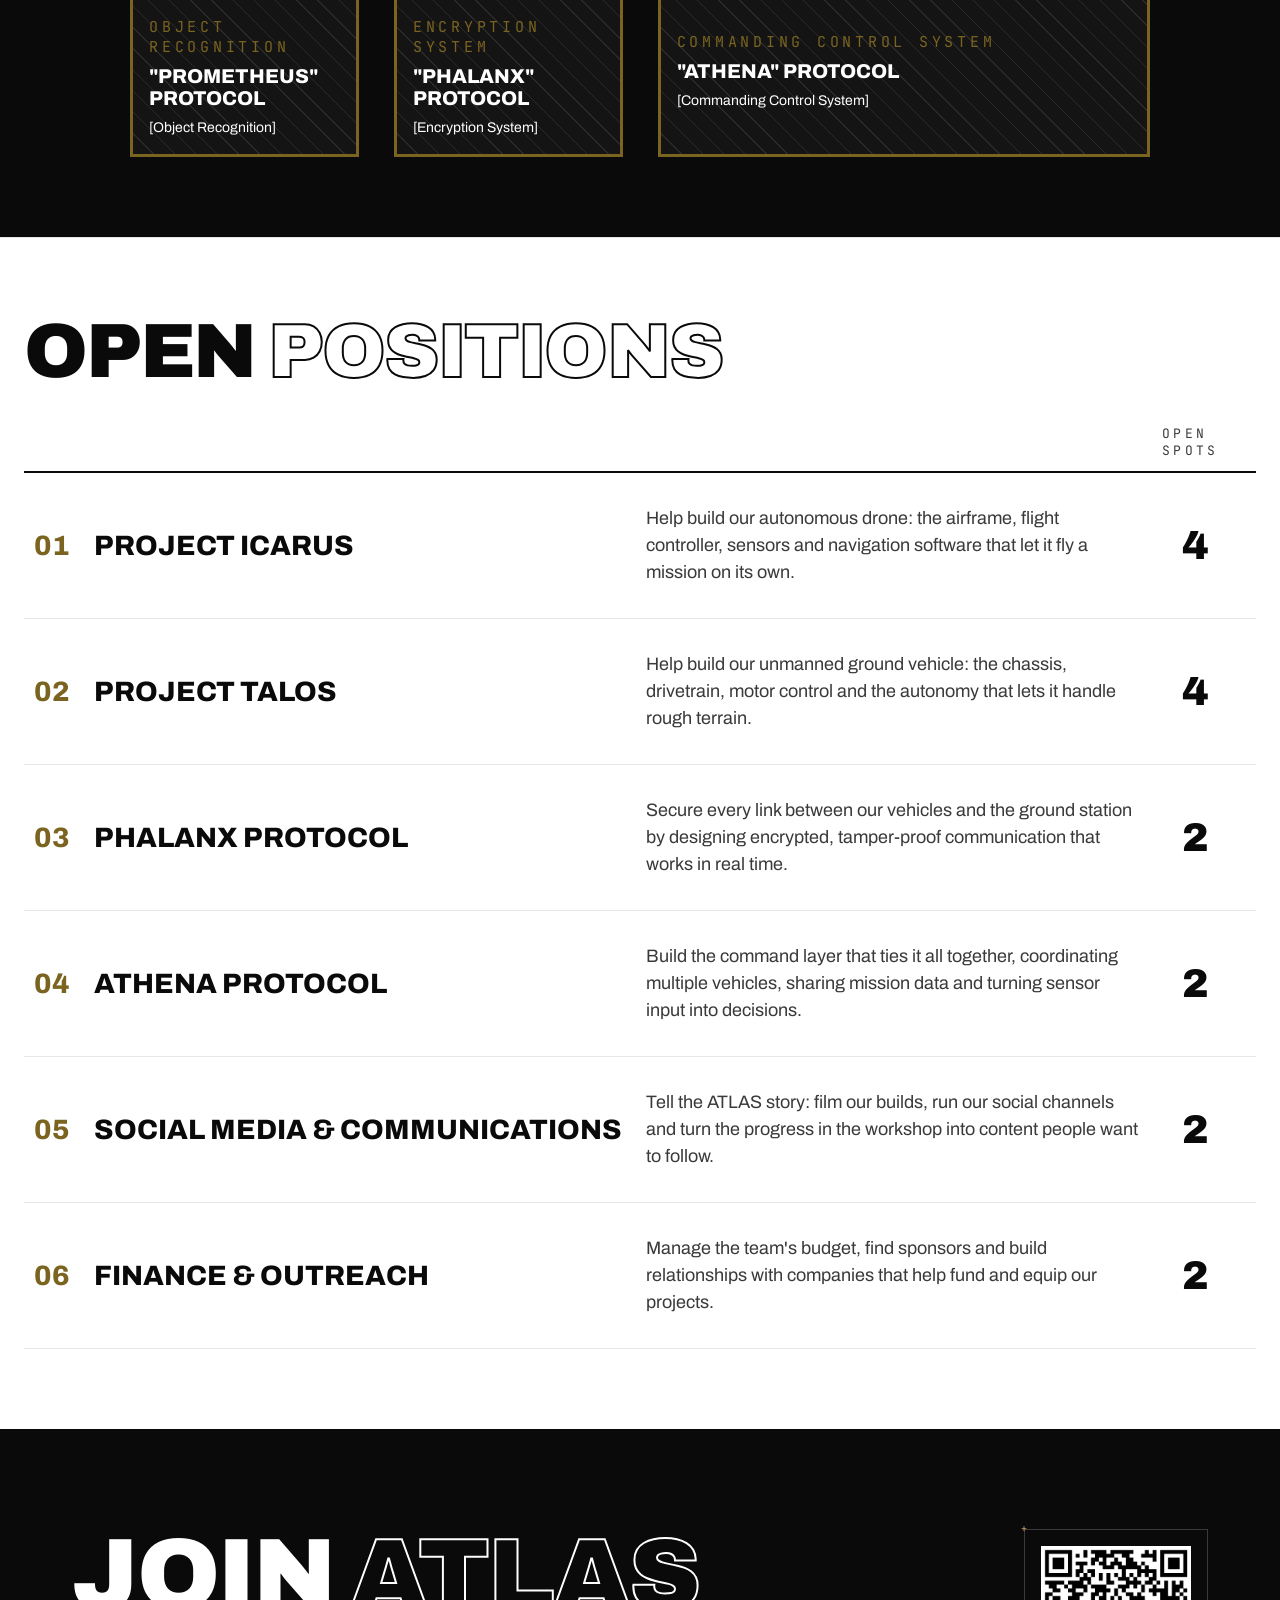
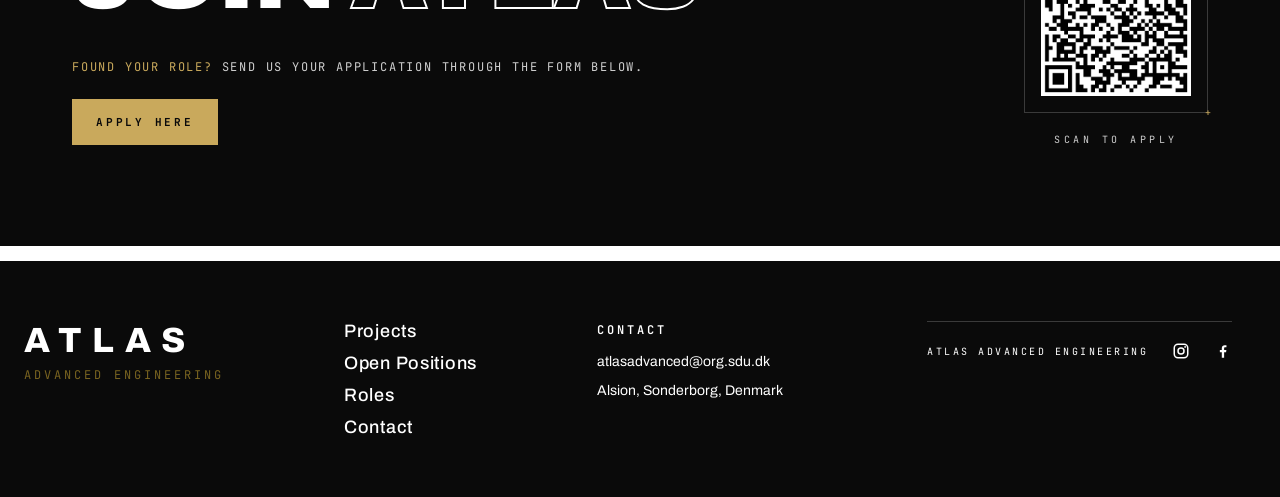
==== commit 7cb1e1b2: "links" ====
--- a/index.html
+++ b/index.html
@@ -37,7 +37,7 @@
             </div>
             <div class="who-body">
                 <p class="who-lede">Atlas Advanced Engineering is a student‑led engineering organization founded on curiosity, creativity, and practical exploration. We bring together students who are passionate about engineering and project development. We aim to create an engineering community where members can learn, experiment, and build multi‑domain projects that integrate into larger systems and operate together as one.</p>
-                <a class="who-link" href="roles.html">Meet the team →</a>
+                <a class="who-link" href="/roles">Meet the team →</a>
             </div>
         </section>
         <!-- <section class="photo-section">
